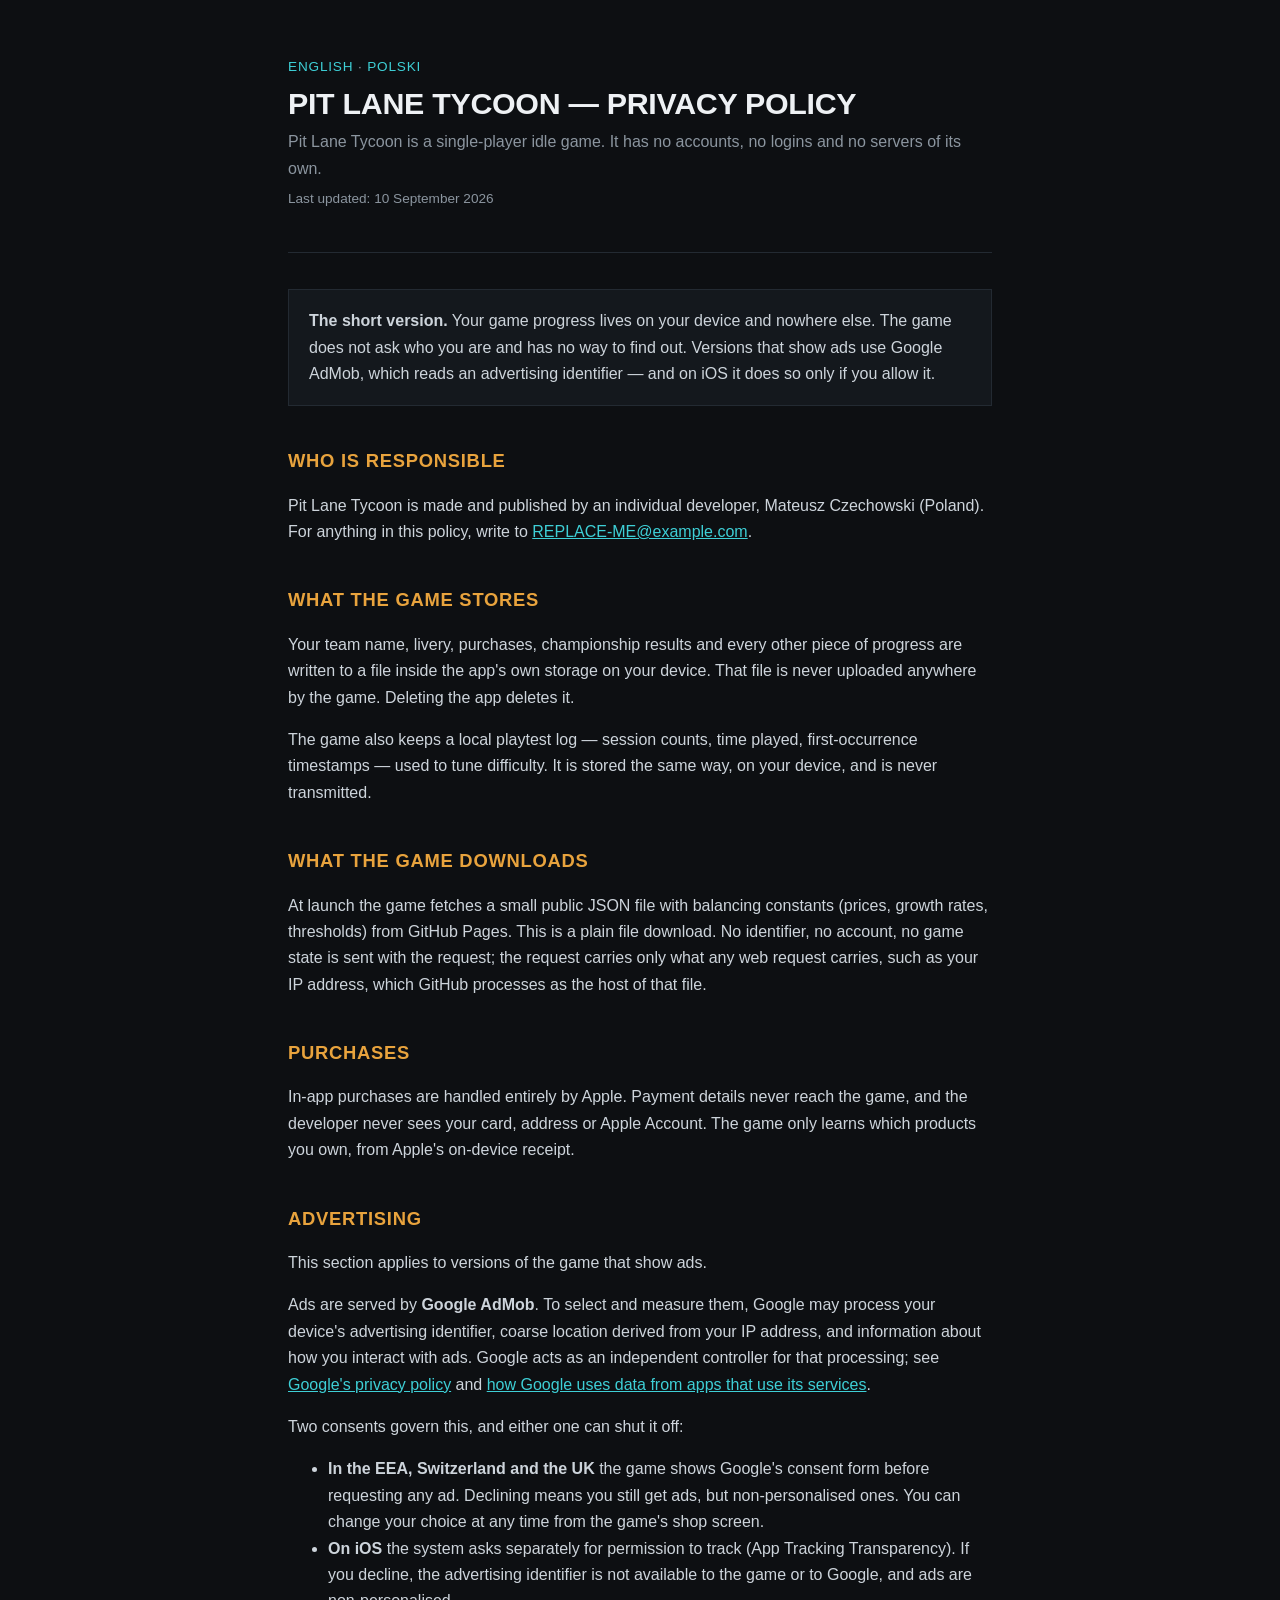
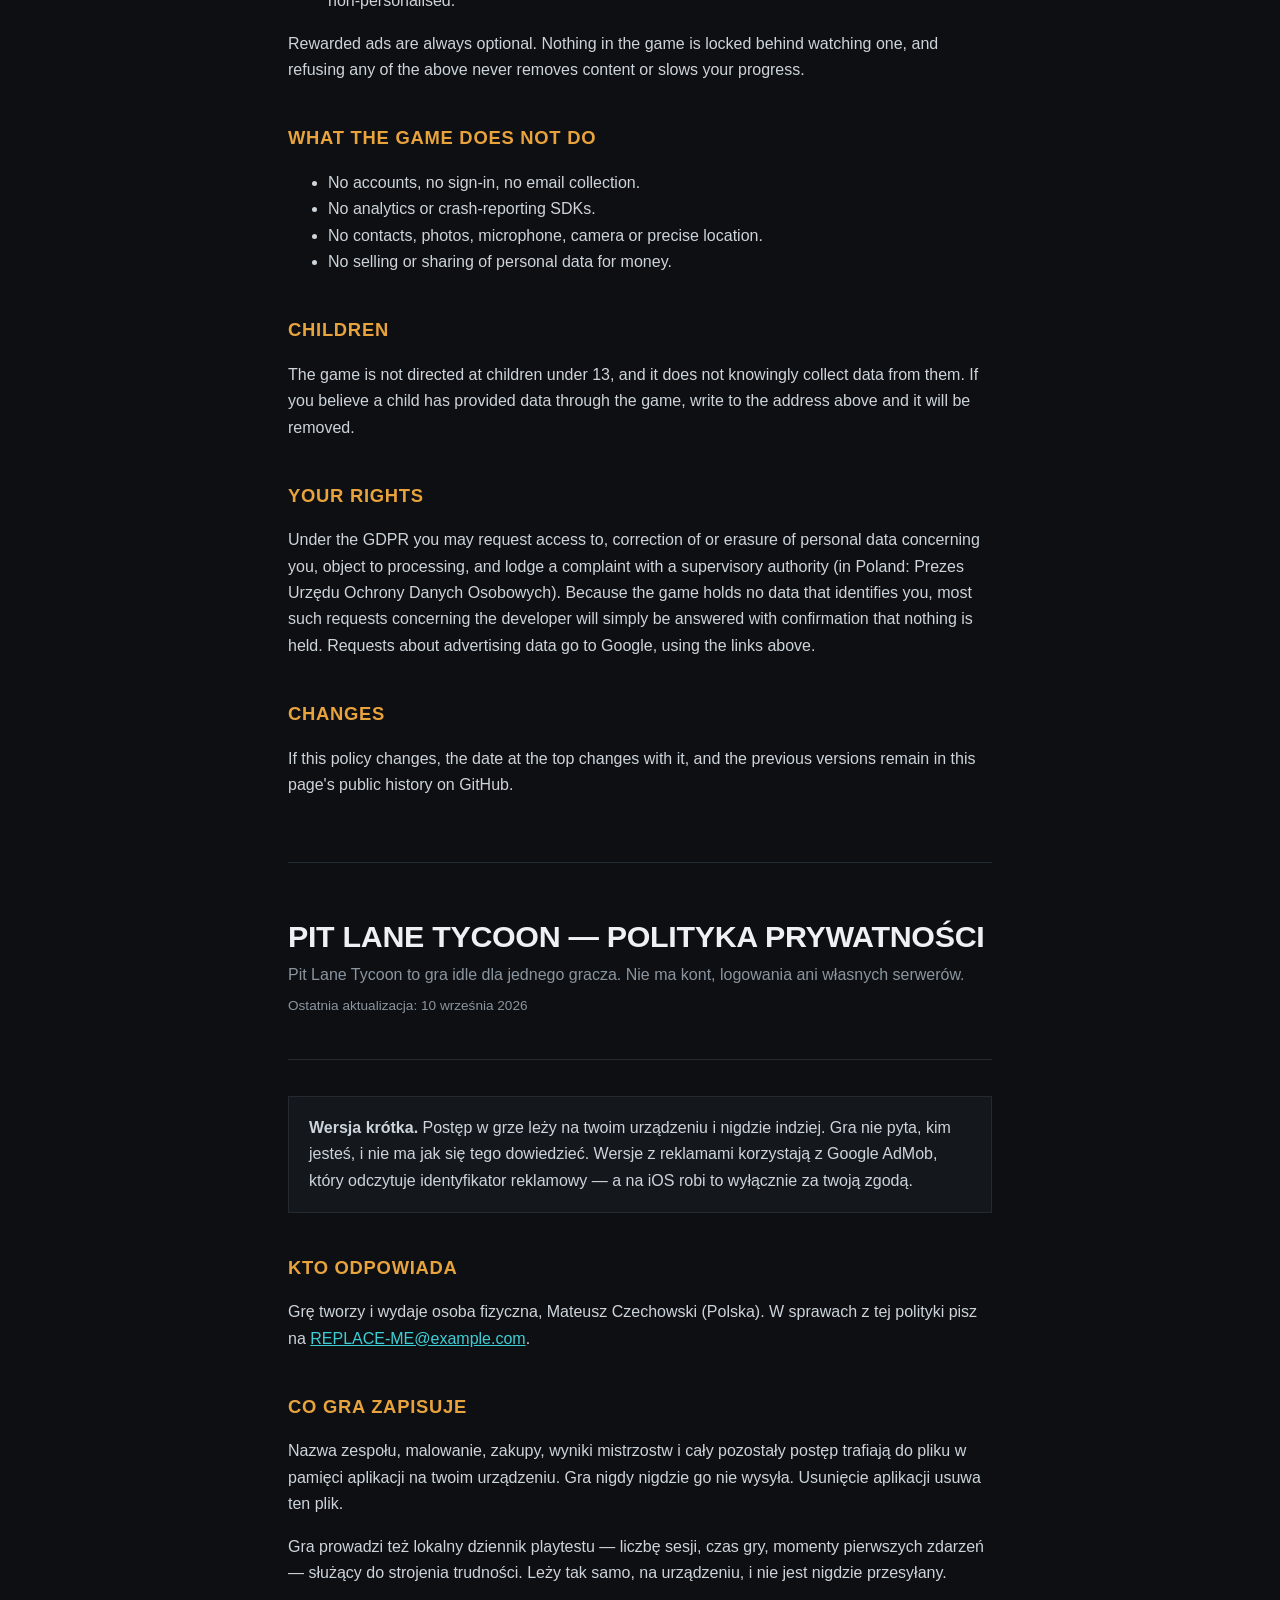
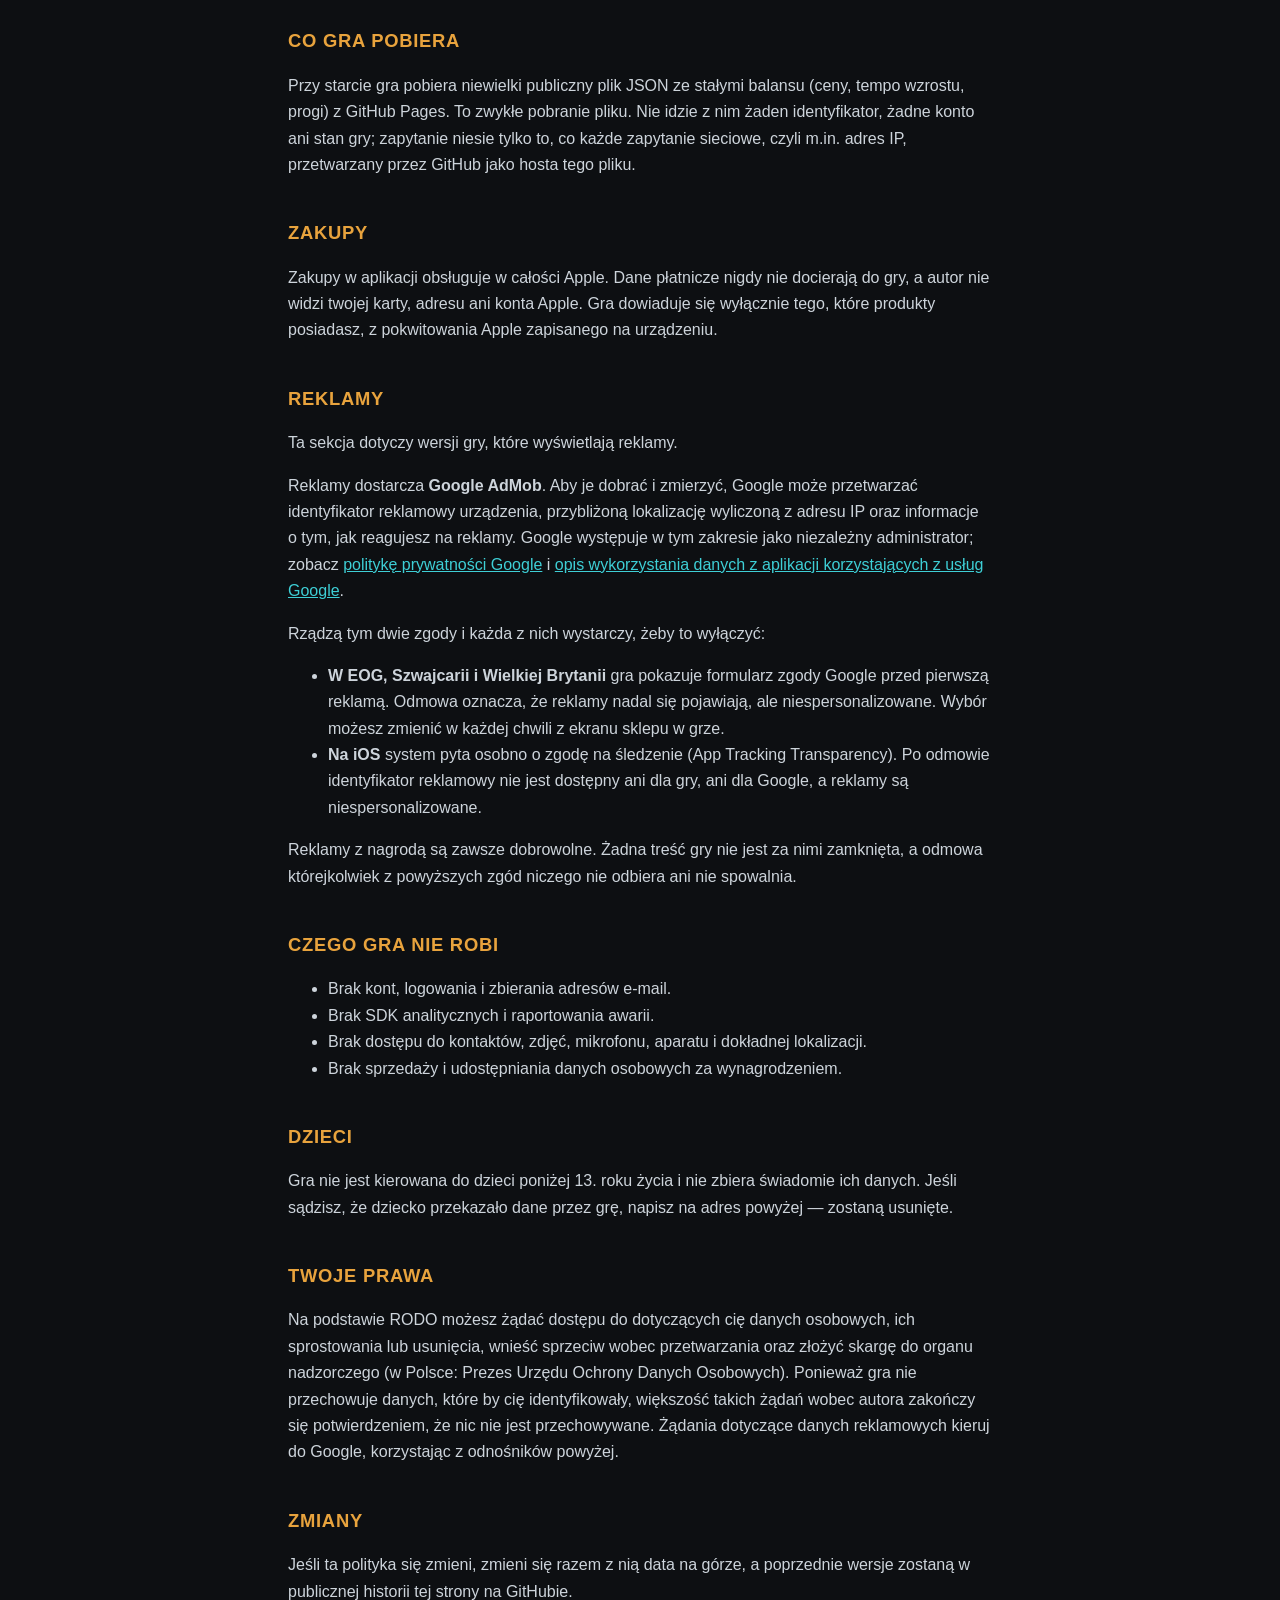
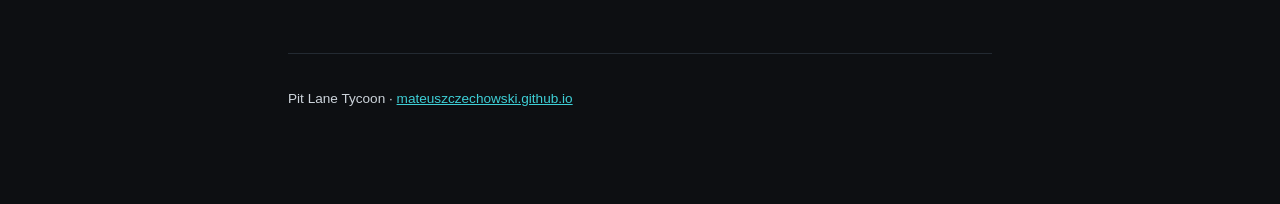
==== privacy.html @ 69f2c9f0 "Strona dewelopera i polityka prywatności (EN + PL)" ====
<!doctype html>
<html lang="en">
<head>
<meta charset="utf-8">
<meta name="viewport" content="width=device-width, initial-scale=1">
<title>Privacy Policy — Pit Lane Tycoon</title>
<link rel="stylesheet" href="style.css">
</head>
<body>
<div class="wrap">

<header>
  <p class="switch"><a href="#en">English</a> · <a href="#pl">Polski</a></p>
  <h1 id="en">Pit Lane Tycoon — Privacy Policy</h1>
  <p class="lede">Pit Lane Tycoon is a single-player idle game. It has no accounts, no logins and no servers of its own.</p>
  <p class="meta">Last updated: 10 September 2026</p>
</header>

<div class="card">
  <p><strong>The short version.</strong> Your game progress lives on your device and nowhere else. The game does not ask who you are and has no way to find out. Versions that show ads use Google AdMob, which reads an advertising identifier — and on iOS it does so only if you allow it.</p>
</div>

<h2>Who is responsible</h2>
<p>Pit Lane Tycoon is made and published by an individual developer, Mateusz Czechowski (Poland). For anything in this policy, write to <a href="mailto:REPLACE-ME@example.com">REPLACE-ME@example.com</a>.</p>

<h2>What the game stores</h2>
<p>Your team name, livery, purchases, championship results and every other piece of progress are written to a file inside the app's own storage on your device. That file is never uploaded anywhere by the game. Deleting the app deletes it.</p>
<p>The game also keeps a local playtest log — session counts, time played, first-occurrence timestamps — used to tune difficulty. It is stored the same way, on your device, and is never transmitted.</p>

<h2>What the game downloads</h2>
<p>At launch the game fetches a small public JSON file with balancing constants (prices, growth rates, thresholds) from GitHub Pages. This is a plain file download. No identifier, no account, no game state is sent with the request; the request carries only what any web request carries, such as your IP address, which GitHub processes as the host of that file.</p>

<h2>Purchases</h2>
<p>In-app purchases are handled entirely by Apple. Payment details never reach the game, and the developer never sees your card, address or Apple Account. The game only learns which products you own, from Apple's on-device receipt.</p>

<h2>Advertising</h2>
<p>This section applies to versions of the game that show ads.</p>
<p>Ads are served by <strong>Google AdMob</strong>. To select and measure them, Google may process your device's advertising identifier, coarse location derived from your IP address, and information about how you interact with ads. Google acts as an independent controller for that processing; see <a href="https://business.safety.google/privacy/" rel="noopener">Google's privacy policy</a> and <a href="https://business.safety.google/adsservices/" rel="noopener">how Google uses data from apps that use its services</a>.</p>
<p>Two consents govern this, and either one can shut it off:</p>
<ul>
  <li><strong>In the EEA, Switzerland and the UK</strong> the game shows Google's consent form before requesting any ad. Declining means you still get ads, but non-personalised ones. You can change your choice at any time from the game's shop screen.</li>
  <li><strong>On iOS</strong> the system asks separately for permission to track (App Tracking Transparency). If you decline, the advertising identifier is not available to the game or to Google, and ads are non-personalised.</li>
</ul>
<p>Rewarded ads are always optional. Nothing in the game is locked behind watching one, and refusing any of the above never removes content or slows your progress.</p>

<h2>What the game does not do</h2>
<ul>
  <li>No accounts, no sign-in, no email collection.</li>
  <li>No analytics or crash-reporting SDKs.</li>
  <li>No contacts, photos, microphone, camera or precise location.</li>
  <li>No selling or sharing of personal data for money.</li>
</ul>

<h2>Children</h2>
<p>The game is not directed at children under 13, and it does not knowingly collect data from them. If you believe a child has provided data through the game, write to the address above and it will be removed.</p>

<h2>Your rights</h2>
<p>Under the GDPR you may request access to, correction of or erasure of personal data concerning you, object to processing, and lodge a complaint with a supervisory authority (in Poland: Prezes Urzędu Ochrony Danych Osobowych). Because the game holds no data that identifies you, most such requests concerning the developer will simply be answered with confirmation that nothing is held. Requests about advertising data go to Google, using the links above.</p>

<h2>Changes</h2>
<p>If this policy changes, the date at the top changes with it, and the previous versions remain in this page's public history on GitHub.</p>

<hr>

<header>
  <h1 id="pl">Pit Lane Tycoon — polityka prywatności</h1>
  <p class="lede">Pit Lane Tycoon to gra idle dla jednego gracza. Nie ma kont, logowania ani własnych serwerów.</p>
  <p class="meta">Ostatnia aktualizacja: 10 września 2026</p>
</header>

<div class="card">
  <p><strong>Wersja krótka.</strong> Postęp w grze leży na twoim urządzeniu i nigdzie indziej. Gra nie pyta, kim jesteś, i nie ma jak się tego dowiedzieć. Wersje z reklamami korzystają z Google AdMob, który odczytuje identyfikator reklamowy — a na iOS robi to wyłącznie za twoją zgodą.</p>
</div>

<h2>Kto odpowiada</h2>
<p>Grę tworzy i wydaje osoba fizyczna, Mateusz Czechowski (Polska). W sprawach z tej polityki pisz na <a href="mailto:REPLACE-ME@example.com">REPLACE-ME@example.com</a>.</p>

<h2>Co gra zapisuje</h2>
<p>Nazwa zespołu, malowanie, zakupy, wyniki mistrzostw i cały pozostały postęp trafiają do pliku w pamięci aplikacji na twoim urządzeniu. Gra nigdy nigdzie go nie wysyła. Usunięcie aplikacji usuwa ten plik.</p>
<p>Gra prowadzi też lokalny dziennik playtestu — liczbę sesji, czas gry, momenty pierwszych zdarzeń — służący do strojenia trudności. Leży tak samo, na urządzeniu, i nie jest nigdzie przesyłany.</p>

<h2>Co gra pobiera</h2>
<p>Przy starcie gra pobiera niewielki publiczny plik JSON ze stałymi balansu (ceny, tempo wzrostu, progi) z GitHub Pages. To zwykłe pobranie pliku. Nie idzie z nim żaden identyfikator, żadne konto ani stan gry; zapytanie niesie tylko to, co każde zapytanie sieciowe, czyli m.in. adres IP, przetwarzany przez GitHub jako hosta tego pliku.</p>

<h2>Zakupy</h2>
<p>Zakupy w aplikacji obsługuje w całości Apple. Dane płatnicze nigdy nie docierają do gry, a autor nie widzi twojej karty, adresu ani konta Apple. Gra dowiaduje się wyłącznie tego, które produkty posiadasz, z pokwitowania Apple zapisanego na urządzeniu.</p>

<h2>Reklamy</h2>
<p>Ta sekcja dotyczy wersji gry, które wyświetlają reklamy.</p>
<p>Reklamy dostarcza <strong>Google AdMob</strong>. Aby je dobrać i zmierzyć, Google może przetwarzać identyfikator reklamowy urządzenia, przybliżoną lokalizację wyliczoną z adresu IP oraz informacje o tym, jak reagujesz na reklamy. Google występuje w tym zakresie jako niezależny administrator; zobacz <a href="https://business.safety.google/privacy/" rel="noopener">politykę prywatności Google</a> i <a href="https://business.safety.google/adsservices/" rel="noopener">opis wykorzystania danych z aplikacji korzystających z usług Google</a>.</p>
<p>Rządzą tym dwie zgody i każda z nich wystarczy, żeby to wyłączyć:</p>
<ul>
  <li><strong>W EOG, Szwajcarii i Wielkiej Brytanii</strong> gra pokazuje formularz zgody Google przed pierwszą reklamą. Odmowa oznacza, że reklamy nadal się pojawiają, ale niespersonalizowane. Wybór możesz zmienić w każdej chwili z ekranu sklepu w grze.</li>
  <li><strong>Na iOS</strong> system pyta osobno o zgodę na śledzenie (App Tracking Transparency). Po odmowie identyfikator reklamowy nie jest dostępny ani dla gry, ani dla Google, a reklamy są niespersonalizowane.</li>
</ul>
<p>Reklamy z nagrodą są zawsze dobrowolne. Żadna treść gry nie jest za nimi zamknięta, a odmowa którejkolwiek z powyższych zgód niczego nie odbiera ani nie spowalnia.</p>

<h2>Czego gra nie robi</h2>
<ul>
  <li>Brak kont, logowania i zbierania adresów e-mail.</li>
  <li>Brak SDK analitycznych i raportowania awarii.</li>
  <li>Brak dostępu do kontaktów, zdjęć, mikrofonu, aparatu i dokładnej lokalizacji.</li>
  <li>Brak sprzedaży i udostępniania danych osobowych za wynagrodzeniem.</li>
</ul>

<h2>Dzieci</h2>
<p>Gra nie jest kierowana do dzieci poniżej 13. roku życia i nie zbiera świadomie ich danych. Jeśli sądzisz, że dziecko przekazało dane przez grę, napisz na adres powyżej — zostaną usunięte.</p>

<h2>Twoje prawa</h2>
<p>Na podstawie RODO możesz żądać dostępu do dotyczących cię danych osobowych, ich sprostowania lub usunięcia, wnieść sprzeciw wobec przetwarzania oraz złożyć skargę do organu nadzorczego (w Polsce: Prezes Urzędu Ochrony Danych Osobowych). Ponieważ gra nie przechowuje danych, które by cię identyfikowały, większość takich żądań wobec autora zakończy się potwierdzeniem, że nic nie jest przechowywane. Żądania dotyczące danych reklamowych kieruj do Google, korzystając z odnośników powyżej.</p>

<h2>Zmiany</h2>
<p>Jeśli ta polityka się zmieni, zmieni się razem z nią data na górze, a poprzednie wersje zostaną w publicznej historii tej strony na GitHubie.</p>

<footer>
  <p>Pit Lane Tycoon · <a href="./">mateuszczechowski.github.io</a></p>
</footer>

</div>
</body>
</html>
---- style.css ----
:root {
  --pit: #0d0f12;
  --panel: #14181d;
  --edge: #232a32;
  --chalk: #eef1f4;
  --dim: #8b959f;
  --amber: #e8a33d;
  --cyan: #3ecfd6;
}

* { box-sizing: border-box; }

html { -webkit-text-size-adjust: 100%; }

body {
  margin: 0;
  padding: 0 20px 80px;
  background: var(--pit);
  color: var(--chalk);
  font: 16px/1.65 -apple-system, BlinkMacSystemFont, "Segoe UI", Roboto, Helvetica, Arial, sans-serif;
}

.wrap { max-width: 44rem; margin: 0 auto; }

header {
  padding: 56px 0 28px;
  border-bottom: 1px solid var(--edge);
  margin-bottom: 36px;
}

h1 {
  font-size: 1.9rem;
  line-height: 1.15;
  letter-spacing: -0.01em;
  margin: 0 0 8px;
  text-transform: uppercase;
  font-weight: 800;
  font-stretch: condensed;
}

h2 {
  font-size: 1.15rem;
  margin: 40px 0 10px;
  text-transform: uppercase;
  letter-spacing: 0.04em;
  font-weight: 700;
  color: var(--amber);
}

h3 {
  font-size: 1rem;
  margin: 26px 0 6px;
  font-weight: 700;
}

p, li { color: #cdd4db; }

a { color: var(--cyan); }

.lede { color: var(--dim); margin: 0; }

.meta {
  font-size: 0.85rem;
  color: var(--dim);
  margin-top: 6px;
}

.switch {
  margin: 0 0 8px;
  font-size: 0.85rem;
  letter-spacing: 0.06em;
  text-transform: uppercase;
  color: var(--dim);
}

.switch a { text-decoration: none; }

.card {
  background: var(--panel);
  border: 1px solid var(--edge);
  padding: 18px 20px;
  margin: 28px 0;
}

.card p:first-child { margin-top: 0; }
.card p:last-child { margin-bottom: 0; }

hr {
  border: 0;
  border-top: 1px solid var(--edge);
  margin: 64px 0 0;
}

footer {
  margin-top: 48px;
  padding-top: 20px;
  border-top: 1px solid var(--edge);
  font-size: 0.85rem;
  color: var(--dim);
}

code {
  background: var(--panel);
  border: 1px solid var(--edge);
  padding: 1px 5px;
  font-size: 0.9em;
}
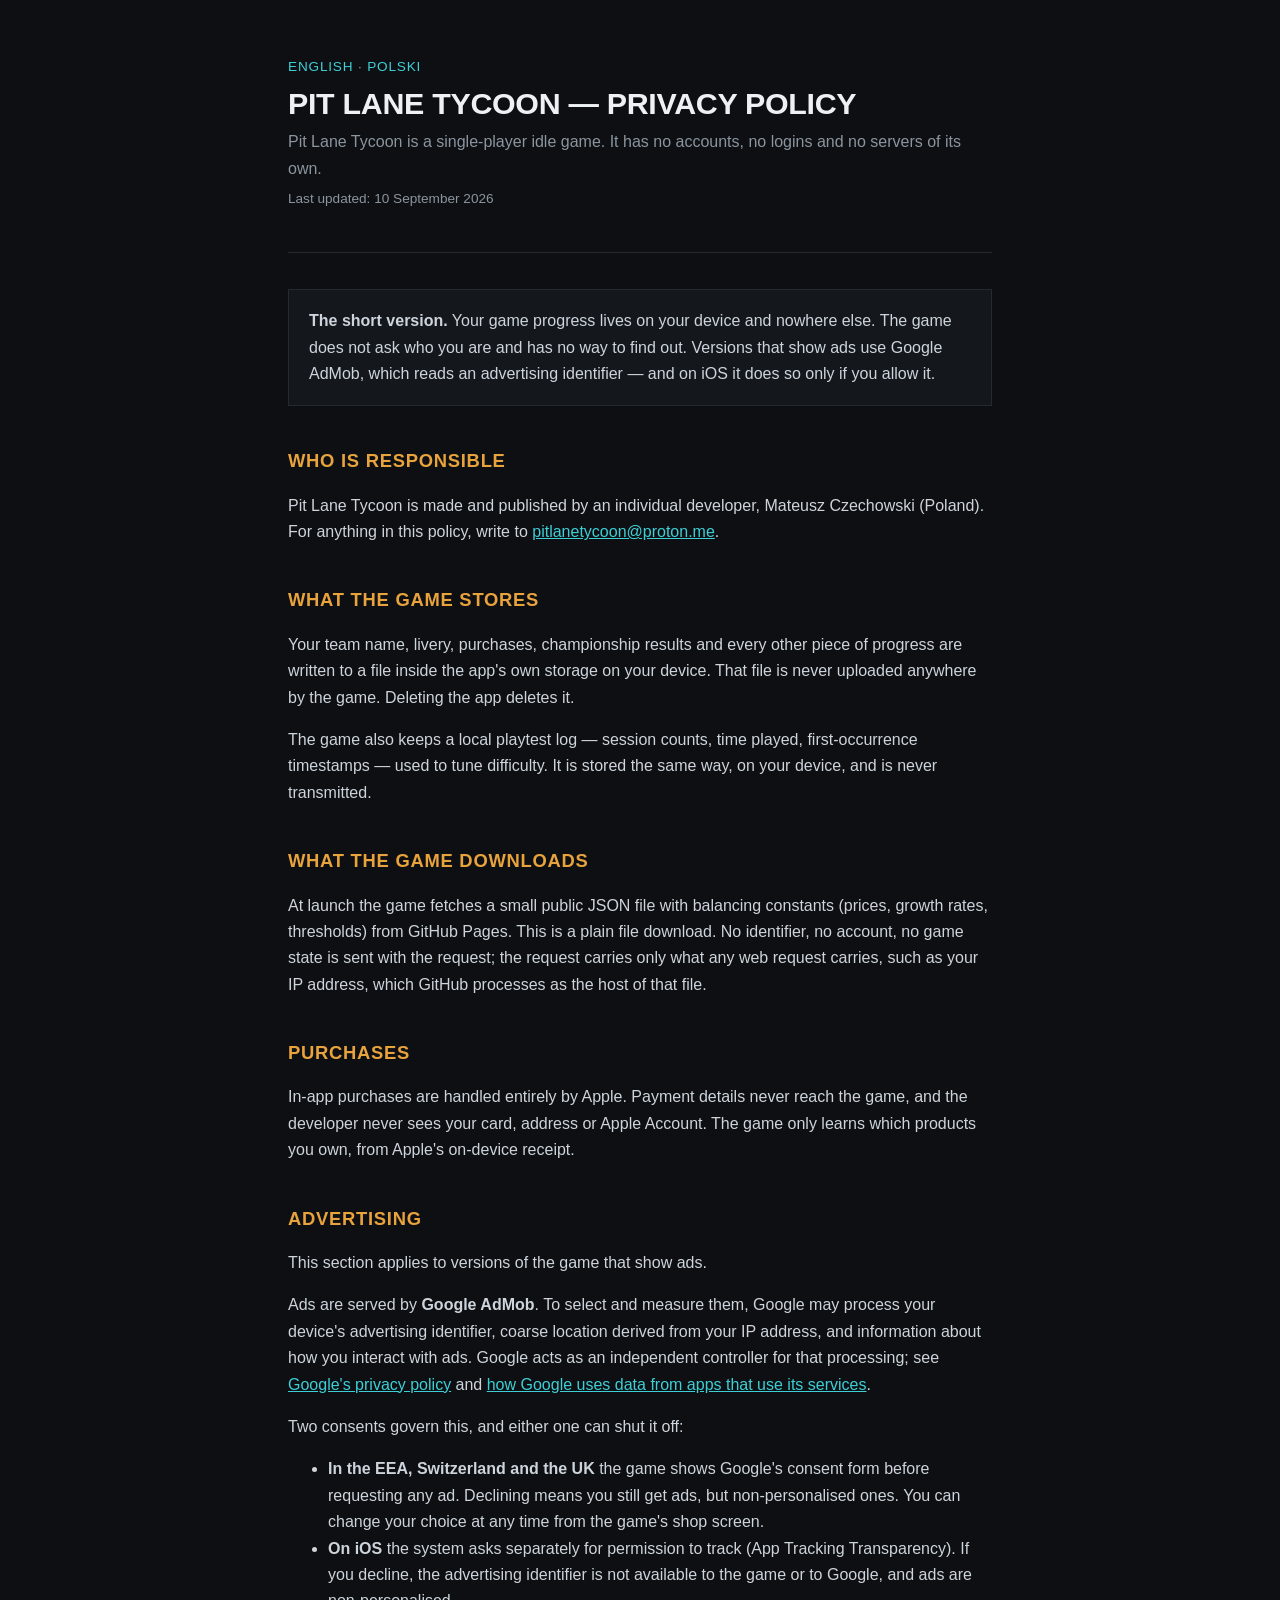
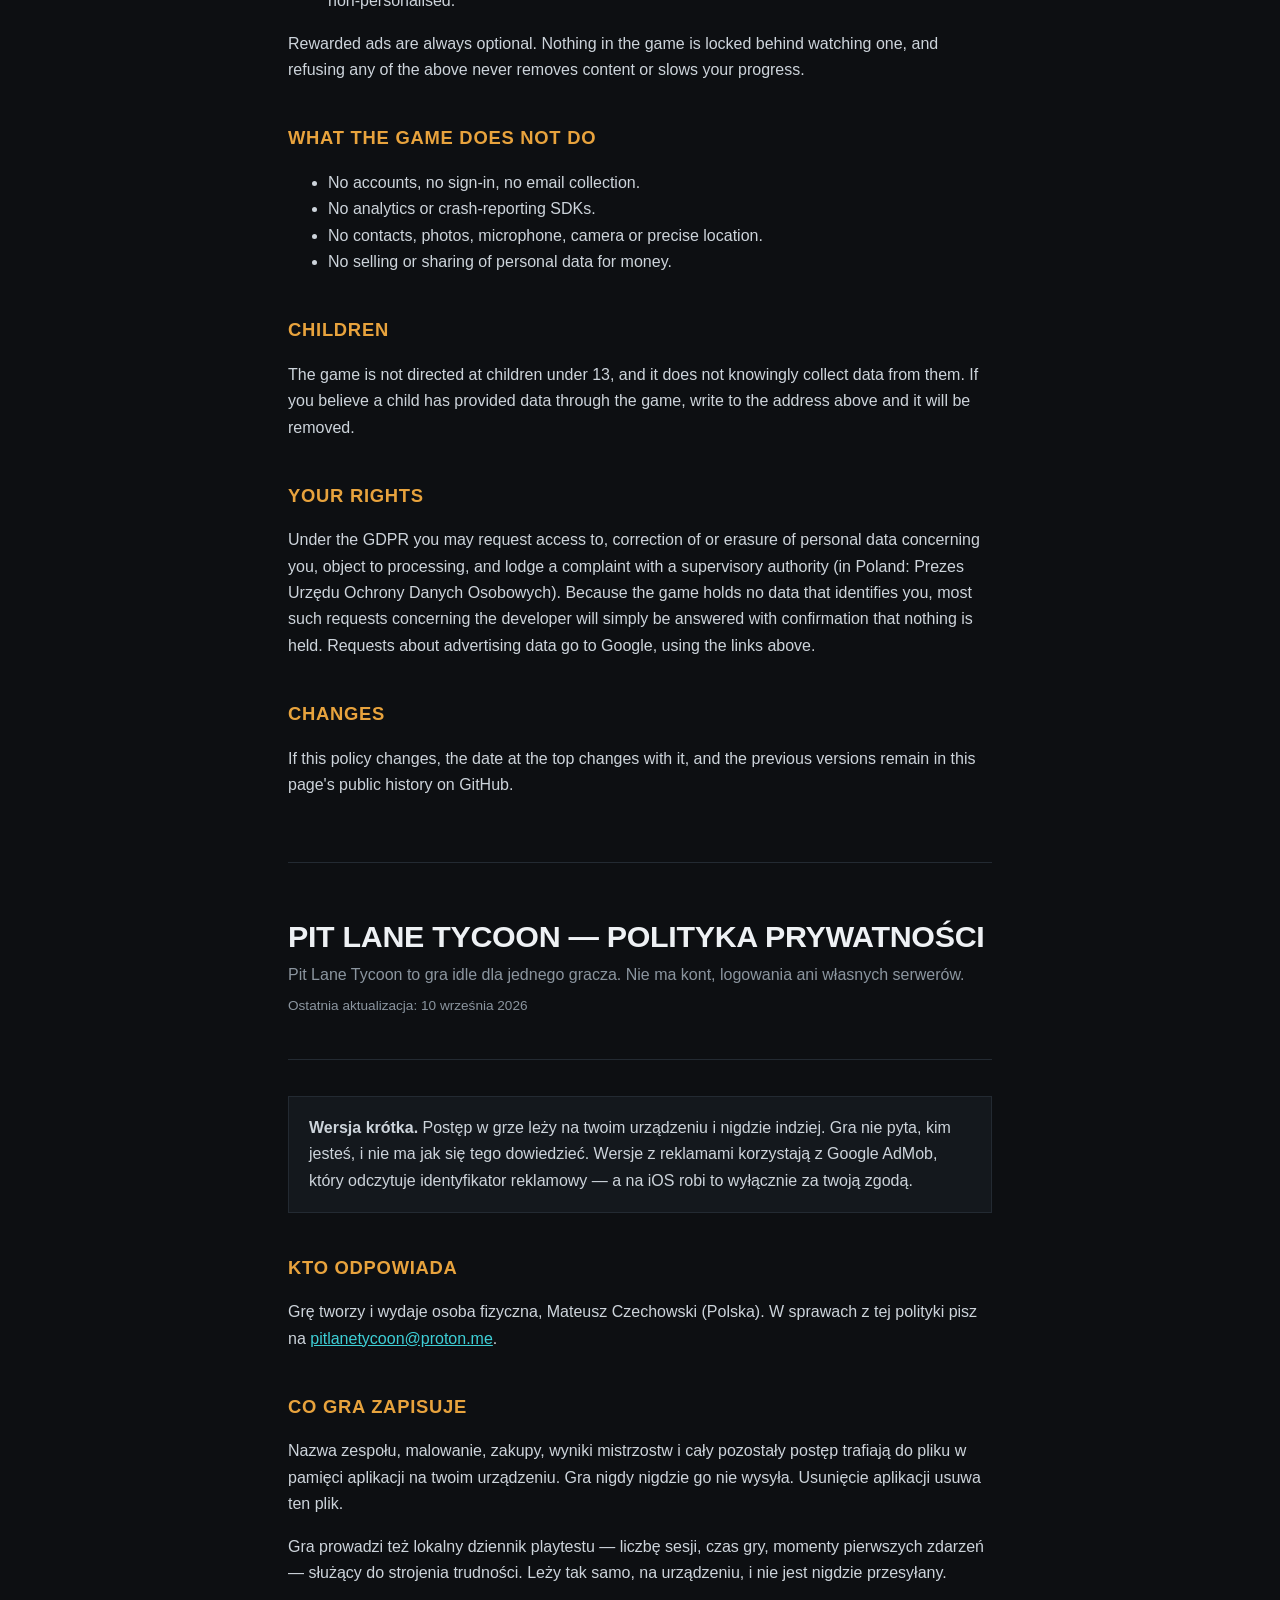
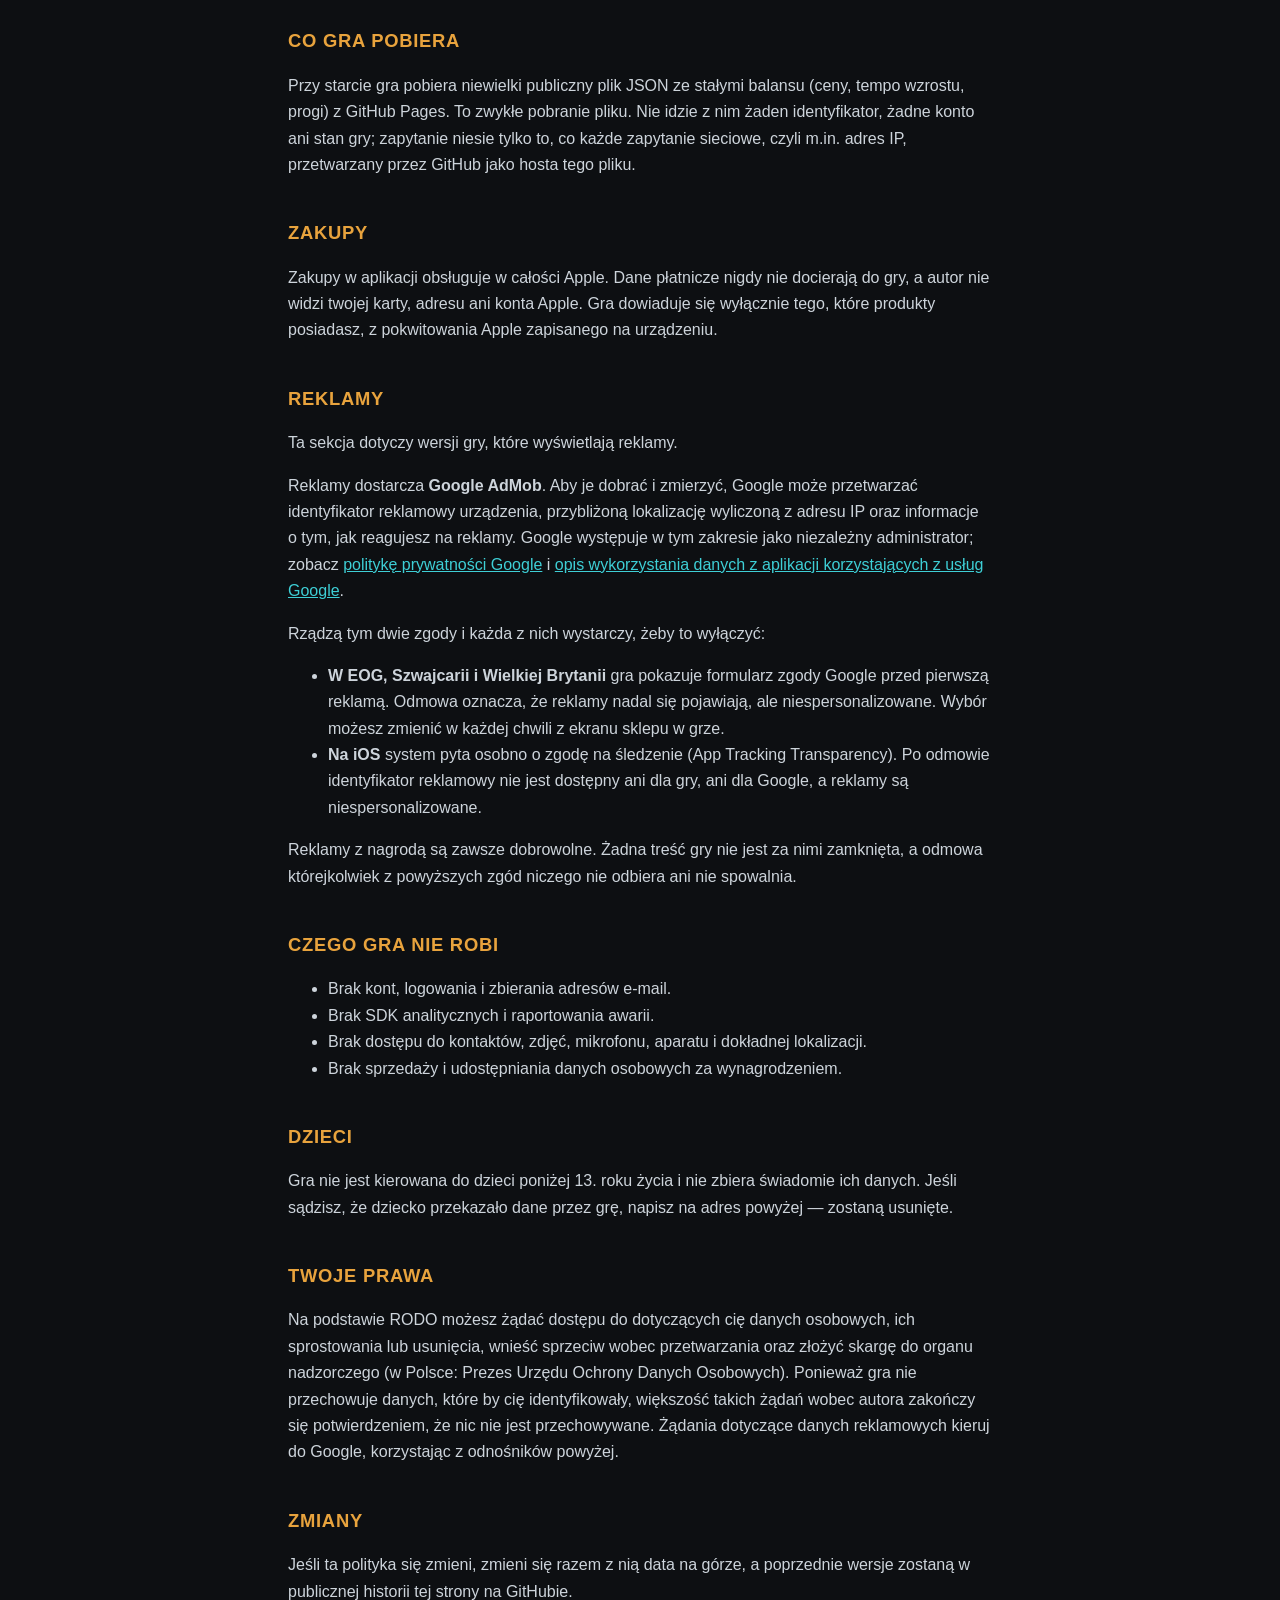
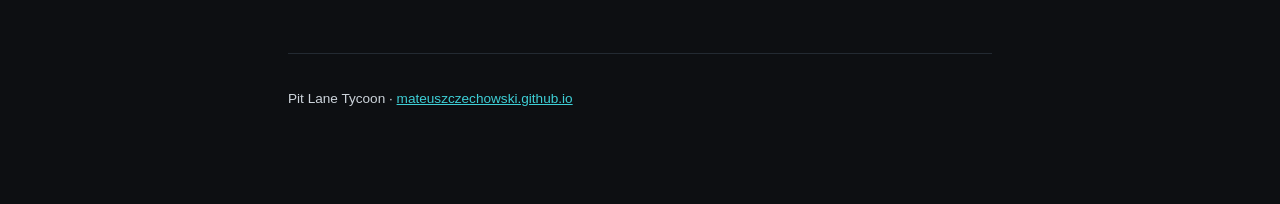
==== commit 60faa6fb: "Adres kontaktowy: pitlanetycoon@proton.me" ====
--- a/privacy.html
+++ b/privacy.html
@@ -21,7 +21,7 @@
 </div>
 
 <h2>Who is responsible</h2>
-<p>Pit Lane Tycoon is made and published by an individual developer, Mateusz Czechowski (Poland). For anything in this policy, write to <a href="mailto:REPLACE-ME@example.com">REPLACE-ME@example.com</a>.</p>
+<p>Pit Lane Tycoon is made and published by an individual developer, Mateusz Czechowski (Poland). For anything in this policy, write to <a href="mailto:pitlanetycoon@proton.me">pitlanetycoon@proton.me</a>.</p>
 
 <h2>What the game stores</h2>
 <p>Your team name, livery, purchases, championship results and every other piece of progress are written to a file inside the app's own storage on your device. That file is never uploaded anywhere by the game. Deleting the app deletes it.</p>
@@ -73,7 +73,7 @@
 </div>
 
 <h2>Kto odpowiada</h2>
-<p>Grę tworzy i wydaje osoba fizyczna, Mateusz Czechowski (Polska). W sprawach z tej polityki pisz na <a href="mailto:REPLACE-ME@example.com">REPLACE-ME@example.com</a>.</p>
+<p>Grę tworzy i wydaje osoba fizyczna, Mateusz Czechowski (Polska). W sprawach z tej polityki pisz na <a href="mailto:pitlanetycoon@proton.me">pitlanetycoon@proton.me</a>.</p>
 
 <h2>Co gra zapisuje</h2>
 <p>Nazwa zespołu, malowanie, zakupy, wyniki mistrzostw i cały pozostały postęp trafiają do pliku w pamięci aplikacji na twoim urządzeniu. Gra nigdy nigdzie go nie wysyła. Usunięcie aplikacji usuwa ten plik.</p>
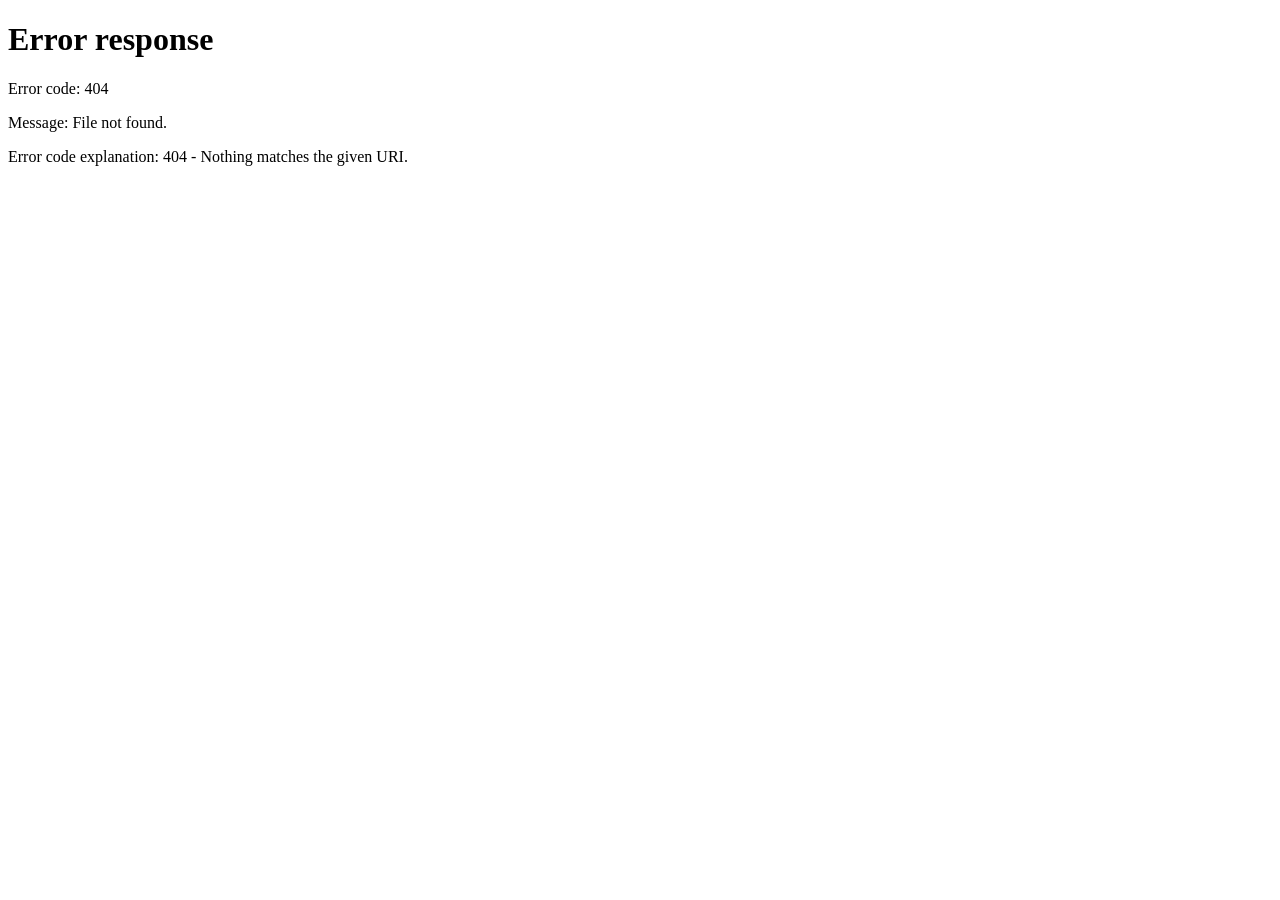
==== commit 639c47c5: "Repo domeny zostaje korzeniem, strony idą do repo apek Polityka i strona Pit Lane Tycoon przeniosły " ====
--- a/privacy.html
+++ b/privacy.html
@@ -4,117 +4,21 @@
 <meta charset="utf-8">
 <meta name="viewport" content="width=device-width, initial-scale=1">
 <title>Privacy Policy — Pit Lane Tycoon</title>
+<link rel="canonical" href="https://mateuszczechowski.github.io/pitlane-site/privacy.html">
+<meta http-equiv="refresh" content="0; url=pitlane-site/privacy.html">
 <link rel="stylesheet" href="style.css">
 </head>
 <body>
 <div class="wrap">
 
 <header>
-  <p class="switch"><a href="#en">English</a> · <a href="#pl">Polski</a></p>
-  <h1 id="en">Pit Lane Tycoon — Privacy Policy</h1>
-  <p class="lede">Pit Lane Tycoon is a single-player idle game. It has no accounts, no logins and no servers of its own.</p>
-  <p class="meta">Last updated: 10 September 2026</p>
+  <h1>Pit Lane Tycoon — Privacy Policy</h1>
+  <p class="lede">This page has moved.</p>
 </header>
 
 <div class="card">
-  <p><strong>The short version.</strong> Your game progress lives on your device and nowhere else. The game does not ask who you are and has no way to find out. Versions that show ads use Google AdMob, which reads an advertising identifier — and on iOS it does so only if you allow it.</p>
+  <p><a href="pitlane-site/privacy.html">mateuszczechowski.github.io/pitlane-site/privacy.html</a></p>
 </div>
-
-<h2>Who is responsible</h2>
-<p>Pit Lane Tycoon is made and published by an individual developer, Mateusz Czechowski (Poland). For anything in this policy, write to <a href="mailto:pitlanetycoon@proton.me">pitlanetycoon@proton.me</a>.</p>
-
-<h2>What the game stores</h2>
-<p>Your team name, livery, purchases, championship results and every other piece of progress are written to a file inside the app's own storage on your device. That file is never uploaded anywhere by the game. Deleting the app deletes it.</p>
-<p>The game also keeps a local playtest log — session counts, time played, first-occurrence timestamps — used to tune difficulty. It is stored the same way, on your device, and is never transmitted.</p>
-
-<h2>What the game downloads</h2>
-<p>At launch the game fetches a small public JSON file with balancing constants (prices, growth rates, thresholds) from GitHub Pages. This is a plain file download. No identifier, no account, no game state is sent with the request; the request carries only what any web request carries, such as your IP address, which GitHub processes as the host of that file.</p>
-
-<h2>Purchases</h2>
-<p>In-app purchases are handled entirely by Apple. Payment details never reach the game, and the developer never sees your card, address or Apple Account. The game only learns which products you own, from Apple's on-device receipt.</p>
-
-<h2>Advertising</h2>
-<p>This section applies to versions of the game that show ads.</p>
-<p>Ads are served by <strong>Google AdMob</strong>. To select and measure them, Google may process your device's advertising identifier, coarse location derived from your IP address, and information about how you interact with ads. Google acts as an independent controller for that processing; see <a href="https://business.safety.google/privacy/" rel="noopener">Google's privacy policy</a> and <a href="https://business.safety.google/adsservices/" rel="noopener">how Google uses data from apps that use its services</a>.</p>
-<p>Two consents govern this, and either one can shut it off:</p>
-<ul>
-  <li><strong>In the EEA, Switzerland and the UK</strong> the game shows Google's consent form before requesting any ad. Declining means you still get ads, but non-personalised ones. You can change your choice at any time from the game's shop screen.</li>
-  <li><strong>On iOS</strong> the system asks separately for permission to track (App Tracking Transparency). If you decline, the advertising identifier is not available to the game or to Google, and ads are non-personalised.</li>
-</ul>
-<p>Rewarded ads are always optional. Nothing in the game is locked behind watching one, and refusing any of the above never removes content or slows your progress.</p>
-
-<h2>What the game does not do</h2>
-<ul>
-  <li>No accounts, no sign-in, no email collection.</li>
-  <li>No analytics or crash-reporting SDKs.</li>
-  <li>No contacts, photos, microphone, camera or precise location.</li>
-  <li>No selling or sharing of personal data for money.</li>
-</ul>
-
-<h2>Children</h2>
-<p>The game is not directed at children under 13, and it does not knowingly collect data from them. If you believe a child has provided data through the game, write to the address above and it will be removed.</p>
-
-<h2>Your rights</h2>
-<p>Under the GDPR you may request access to, correction of or erasure of personal data concerning you, object to processing, and lodge a complaint with a supervisory authority (in Poland: Prezes Urzędu Ochrony Danych Osobowych). Because the game holds no data that identifies you, most such requests concerning the developer will simply be answered with confirmation that nothing is held. Requests about advertising data go to Google, using the links above.</p>
-
-<h2>Changes</h2>
-<p>If this policy changes, the date at the top changes with it, and the previous versions remain in this page's public history on GitHub.</p>
-
-<hr>
-
-<header>
-  <h1 id="pl">Pit Lane Tycoon — polityka prywatności</h1>
-  <p class="lede">Pit Lane Tycoon to gra idle dla jednego gracza. Nie ma kont, logowania ani własnych serwerów.</p>
-  <p class="meta">Ostatnia aktualizacja: 10 września 2026</p>
-</header>
-
-<div class="card">
-  <p><strong>Wersja krótka.</strong> Postęp w grze leży na twoim urządzeniu i nigdzie indziej. Gra nie pyta, kim jesteś, i nie ma jak się tego dowiedzieć. Wersje z reklamami korzystają z Google AdMob, który odczytuje identyfikator reklamowy — a na iOS robi to wyłącznie za twoją zgodą.</p>
-</div>
-
-<h2>Kto odpowiada</h2>
-<p>Grę tworzy i wydaje osoba fizyczna, Mateusz Czechowski (Polska). W sprawach z tej polityki pisz na <a href="mailto:pitlanetycoon@proton.me">pitlanetycoon@proton.me</a>.</p>
-
-<h2>Co gra zapisuje</h2>
-<p>Nazwa zespołu, malowanie, zakupy, wyniki mistrzostw i cały pozostały postęp trafiają do pliku w pamięci aplikacji na twoim urządzeniu. Gra nigdy nigdzie go nie wysyła. Usunięcie aplikacji usuwa ten plik.</p>
-<p>Gra prowadzi też lokalny dziennik playtestu — liczbę sesji, czas gry, momenty pierwszych zdarzeń — służący do strojenia trudności. Leży tak samo, na urządzeniu, i nie jest nigdzie przesyłany.</p>
-
-<h2>Co gra pobiera</h2>
-<p>Przy starcie gra pobiera niewielki publiczny plik JSON ze stałymi balansu (ceny, tempo wzrostu, progi) z GitHub Pages. To zwykłe pobranie pliku. Nie idzie z nim żaden identyfikator, żadne konto ani stan gry; zapytanie niesie tylko to, co każde zapytanie sieciowe, czyli m.in. adres IP, przetwarzany przez GitHub jako hosta tego pliku.</p>
-
-<h2>Zakupy</h2>
-<p>Zakupy w aplikacji obsługuje w całości Apple. Dane płatnicze nigdy nie docierają do gry, a autor nie widzi twojej karty, adresu ani konta Apple. Gra dowiaduje się wyłącznie tego, które produkty posiadasz, z pokwitowania Apple zapisanego na urządzeniu.</p>
-
-<h2>Reklamy</h2>
-<p>Ta sekcja dotyczy wersji gry, które wyświetlają reklamy.</p>
-<p>Reklamy dostarcza <strong>Google AdMob</strong>. Aby je dobrać i zmierzyć, Google może przetwarzać identyfikator reklamowy urządzenia, przybliżoną lokalizację wyliczoną z adresu IP oraz informacje o tym, jak reagujesz na reklamy. Google występuje w tym zakresie jako niezależny administrator; zobacz <a href="https://business.safety.google/privacy/" rel="noopener">politykę prywatności Google</a> i <a href="https://business.safety.google/adsservices/" rel="noopener">opis wykorzystania danych z aplikacji korzystających z usług Google</a>.</p>
-<p>Rządzą tym dwie zgody i każda z nich wystarczy, żeby to wyłączyć:</p>
-<ul>
-  <li><strong>W EOG, Szwajcarii i Wielkiej Brytanii</strong> gra pokazuje formularz zgody Google przed pierwszą reklamą. Odmowa oznacza, że reklamy nadal się pojawiają, ale niespersonalizowane. Wybór możesz zmienić w każdej chwili z ekranu sklepu w grze.</li>
-  <li><strong>Na iOS</strong> system pyta osobno o zgodę na śledzenie (App Tracking Transparency). Po odmowie identyfikator reklamowy nie jest dostępny ani dla gry, ani dla Google, a reklamy są niespersonalizowane.</li>
-</ul>
-<p>Reklamy z nagrodą są zawsze dobrowolne. Żadna treść gry nie jest za nimi zamknięta, a odmowa którejkolwiek z powyższych zgód niczego nie odbiera ani nie spowalnia.</p>
-
-<h2>Czego gra nie robi</h2>
-<ul>
-  <li>Brak kont, logowania i zbierania adresów e-mail.</li>
-  <li>Brak SDK analitycznych i raportowania awarii.</li>
-  <li>Brak dostępu do kontaktów, zdjęć, mikrofonu, aparatu i dokładnej lokalizacji.</li>
-  <li>Brak sprzedaży i udostępniania danych osobowych za wynagrodzeniem.</li>
-</ul>
-
-<h2>Dzieci</h2>
-<p>Gra nie jest kierowana do dzieci poniżej 13. roku życia i nie zbiera świadomie ich danych. Jeśli sądzisz, że dziecko przekazało dane przez grę, napisz na adres powyżej — zostaną usunięte.</p>
-
-<h2>Twoje prawa</h2>
-<p>Na podstawie RODO możesz żądać dostępu do dotyczących cię danych osobowych, ich sprostowania lub usunięcia, wnieść sprzeciw wobec przetwarzania oraz złożyć skargę do organu nadzorczego (w Polsce: Prezes Urzędu Ochrony Danych Osobowych). Ponieważ gra nie przechowuje danych, które by cię identyfikowały, większość takich żądań wobec autora zakończy się potwierdzeniem, że nic nie jest przechowywane. Żądania dotyczące danych reklamowych kieruj do Google, korzystając z odnośników powyżej.</p>
-
-<h2>Zmiany</h2>
-<p>Jeśli ta polityka się zmieni, zmieni się razem z nią data na górze, a poprzednie wersje zostaną w publicznej historii tej strony na GitHubie.</p>
-
-<footer>
-  <p>Pit Lane Tycoon · <a href="./">mateuszczechowski.github.io</a></p>
-</footer>
 
 </div>
 </body>
